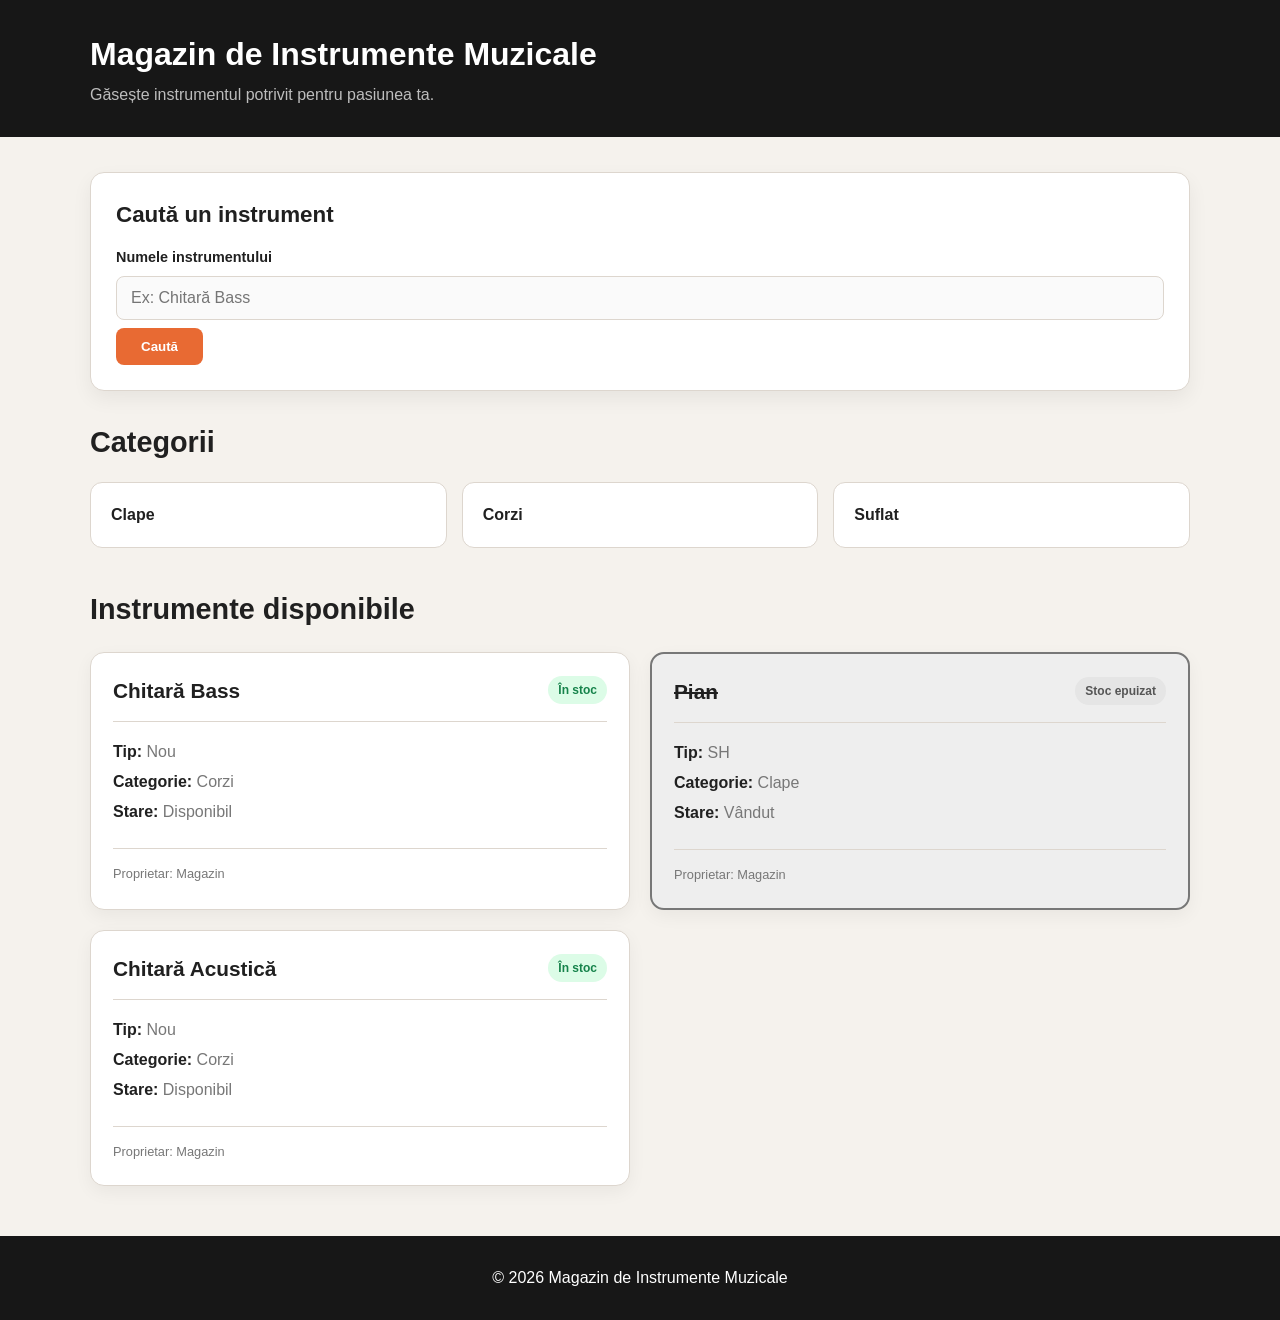
==== index.html @ 12cf75f3 "Stage_1" ====
<!DOCTYPE html>
<html lang="ro">
<head>
    <meta charset="UTF-8">
    <meta name="viewport" content="width=device-width, initial-scale=1.0">
    <title>Magazin Instrumente Muzicale</title>
    <link rel="stylesheet" href="style.css">
</head>

<body>

    <header class="header">
        <div class="container">
            <h1>Magazin de Instrumente Muzicale</h1>
            <p>Găsește instrumentul potrivit pentru pasiunea ta.</p>
        </div>
    </header>

    <main class="container">

        <section class="search-section">
            <h2>Caută un instrument</h2>

            <form class="search-form">
                <label for="search">Numele instrumentului</label>
                <input
                    type="text"
                    id="search"
                    name="search"
                    maxlength="100"
                    placeholder="Ex: Chitară Bass"
                >

                <button type="submit">Caută</button>
            </form>
        </section>

        <section class="categories">
            <h2>Categorii</h2>

            <ul class="category-list">
                <li>Clape</li>
                <li>Corzi</li>
                <li>Suflat</li>
            </ul>
        </section>

        <section class="instruments">
            <h2>Instrumente disponibile</h2>

            <div class="instrument-grid">

                <!-- Card 1 -->
                <article class="instrument-card">
                    <div class="card-header">
                        <h3>Chitară Bass</h3>
                        <span class="status active">În stoc</span>
                    </div>

                    <div class="card-content">
                        <p><strong>Tip:</strong> Nou</p>
                        <p><strong>Categorie:</strong> Corzi</p>
                        <p><strong>Stare:</strong> Disponibil</p>
                    </div>

                    <div class="card-footer">
                        <span class="owner">Proprietar: Magazin</span>
                    </div>
                </article>

                <!-- Card 2 -->
                <article class="instrument-card completed">
                    <div class="card-header">
                        <h3>Pian</h3>
                        <span class="status done">Stoc epuizat</span>
                    </div>

                    <div class="card-content">
                        <p><strong>Tip:</strong> SH</p>
                        <p><strong>Categorie:</strong> Clape</p>
                        <p><strong>Stare:</strong> Vândut</p>
                    </div>

                    <div class="card-footer">
                        <span class="owner">Proprietar: Magazin</span>
                    </div>
                </article>

                <!-- Card 3 -->
                <article class="instrument-card">
                    <div class="card-header">
                        <h3>Chitară Acustică</h3>
                        <span class="status active">În stoc</span>
                    </div>

                    <div class="card-content">
                        <p><strong>Tip:</strong> Nou</p>
                        <p><strong>Categorie:</strong> Corzi</p>
                        <p><strong>Stare:</strong> Disponibil</p>
                    </div>

                    <div class="card-footer">
                        <span class="owner">Proprietar: Magazin</span>
                    </div>
                </article>

            </div>
        </section>

    </main>

    <footer class="footer">
        <p>&copy; 2026 Magazin de Instrumente Muzicale</p>
    </footer>

</body>
</html>
---- style.css ----
* {
    box-sizing: border-box;
    margin: 0;
    padding: 0;
}

:root {
    --bg: #f5f2ed;
    --card: #ffffff;
    --dark: #171717;
    --text: #202020;
    --muted: #777;
    --orange: #e86a33;
    --orange-dark: #c84d1e;
    --border: #ddd6ce;
    --green: #16834b;
    --red: #b8322b;
    --focus: #ffc107;
}

body {
    font-family: Arial, Helvetica, sans-serif;
    background: var(--bg);
    color: var(--text);
    line-height: 1.5;
}

/* =========================
   CONTAINER
========================= */

.container {
    width: min(1100px, 90%);
    margin: 0 auto;
}

/* =========================
   HEADER
========================= */

.header {
    background: var(--dark);
    color: white;
    padding: 30px 0;
    margin-bottom: 35px;
}

.header h1 {
    font-size: 2rem;
    margin-bottom: 5px;
}

.header p {
    color: #bdbdbd;
}

/* =========================
   SEARCH
========================= */

.search-section {
    background: var(--card);
    border: 1px solid var(--border);
    border-radius: 14px;
    padding: 25px;
    margin-bottom: 30px;
    box-shadow: 0 8px 20px rgba(0, 0, 0, 0.06);
}

.search-section h2 {
    margin-bottom: 15px;
    font-size: 1.4rem;
}

.search-form {
    display: flex;
    flex-direction: column;
    gap: 8px;
}

.search-form label {
    font-weight: bold;
    font-size: 0.9rem;
}

.search-form input {
    width: 100%;
    padding: 12px 14px;

    border: 1px solid var(--border);
    border-radius: 8px;

    background: #fafafa;
    color: var(--text);

    font-size: 1rem;
}

.search-form button {
    width: fit-content;

    padding: 11px 25px;

    border: none;
    border-radius: 8px;

    background: var(--orange);
    color: white;

    font-weight: bold;
    cursor: pointer;

    transition: 0.2s;
}

.search-form button:hover {
    background: var(--orange-dark);
}

/* =========================
   CATEGORII
========================= */

.categories {
    margin-bottom: 40px;
}

.categories h2 {
    font-size: 1.8rem;
    margin-bottom: 18px;
}

.category-list {
    display: grid;
    grid-template-columns: repeat(3, 1fr);
    gap: 15px;

    list-style: none;
}

.category-list li {
    padding: 20px;

    background: var(--card);

    border: 1px solid var(--border);
    border-radius: 12px;

    font-weight: bold;

    transition: 0.2s;
}

.category-list li:hover {
    border-color: var(--orange);
    transform: translateY(-3px);
}

/* =========================
   INSTRUMENTE
========================= */

.instruments {
    margin-bottom: 50px;
}

.instruments h2 {
    font-size: 1.8rem;
    margin-bottom: 20px;
}

/* IMPORTANT:
   Două coloane pe desktop
*/

.instrument-grid {
    display: grid;

    grid-template-columns: repeat(2, 1fr);

    gap: 20px;
}

/* =========================
   CARD
========================= */

.instrument-card {
    background: var(--card);

    border: 1px solid var(--border);
    border-radius: 14px;

    padding: 22px;

    box-shadow:
        0 6px 18px rgba(0, 0, 0, 0.05);

    transition:
        transform 0.2s,
        box-shadow 0.2s;
}

.instrument-card:hover {
    transform: translateY(-4px);

    box-shadow:
        0 12px 25px rgba(0, 0, 0, 0.1);
}

/* =========================
   CARD HEADER
========================= */

.card-header {
    display: flex;

    justify-content: space-between;
    align-items: center;

    gap: 15px;

    padding-bottom: 15px;

    border-bottom: 1px solid var(--border);
}

.card-header h3 {
    font-size: 1.3rem;
}

/* =========================
   STATUS
========================= */

.status {
    padding: 5px 10px;

    border-radius: 20px;

    font-size: 0.75rem;
    font-weight: bold;

    white-space: nowrap;
}

.status.active {
    background: #dcfce7;
    color: var(--green);
}

.status.done {
    background: #e5e5e5;
    color: #555;
}

/* Card finalizat */

.instrument-card.completed {
    border: 2px solid #777;
    background: #eeeeee;
}

.instrument-card.completed h3 {
    text-decoration: line-through;
}

/* =========================
   CARD CONTENT
========================= */

.card-content {
    padding: 18px 0;
}

.card-content p {
    margin-bottom: 6px;

    color: var(--muted);
}

.card-content strong {
    color: var(--text);
}

/* =========================
   CARD FOOTER
========================= */

.card-footer {
    padding-top: 12px;

    border-top: 1px solid var(--border);
}

.owner {
    color: var(--muted);

    font-size: 0.8rem;
}

/* =========================
   FOCUS - TASTATURA
========================= */

input:focus,
button:focus {
    outline: 3px solid var(--focus);
    outline-offset: 3px;
}

/* =========================
   FOOTER
========================= */

.footer {
    background: var(--dark);

    color: white;

    text-align: center;

    padding: 30px;

    margin-top: 50px;
}

/* =========================
   DARK MODE
========================= */

@media (prefers-color-scheme: dark) {

    :root {
        --bg: #101010;
        --card: #1d1d1d;
        --text: #f2f2f2;
        --muted: #aaa;
        --border: #383838;
    }

    .search-form input {
        background: #292929;
        color: white;
    }

    .instrument-card.completed {
        background: #292929;
        border-color: #777;
    }

    .status.done {
        background: #3d3d3d;
        color: #ddd;
    }

    .category-list li {
        background: #1d1d1d;
    }
}

/* =========================
   RESPONSIVE
========================= */

@media (max-width: 699px) {

    .container {
        width: 92%;
    }

    /*
       S1-R6:
       Sub 700px -> o singură coloană
    */

    .instrument-grid {
        grid-template-columns: 1fr;
    }

    .category-list {
        grid-template-columns: 1fr;
    }

    .card-header {
        align-items: flex-start;
        flex-direction: column;
    }

    .header h1 {
        font-size: 1.6rem;
    }
}
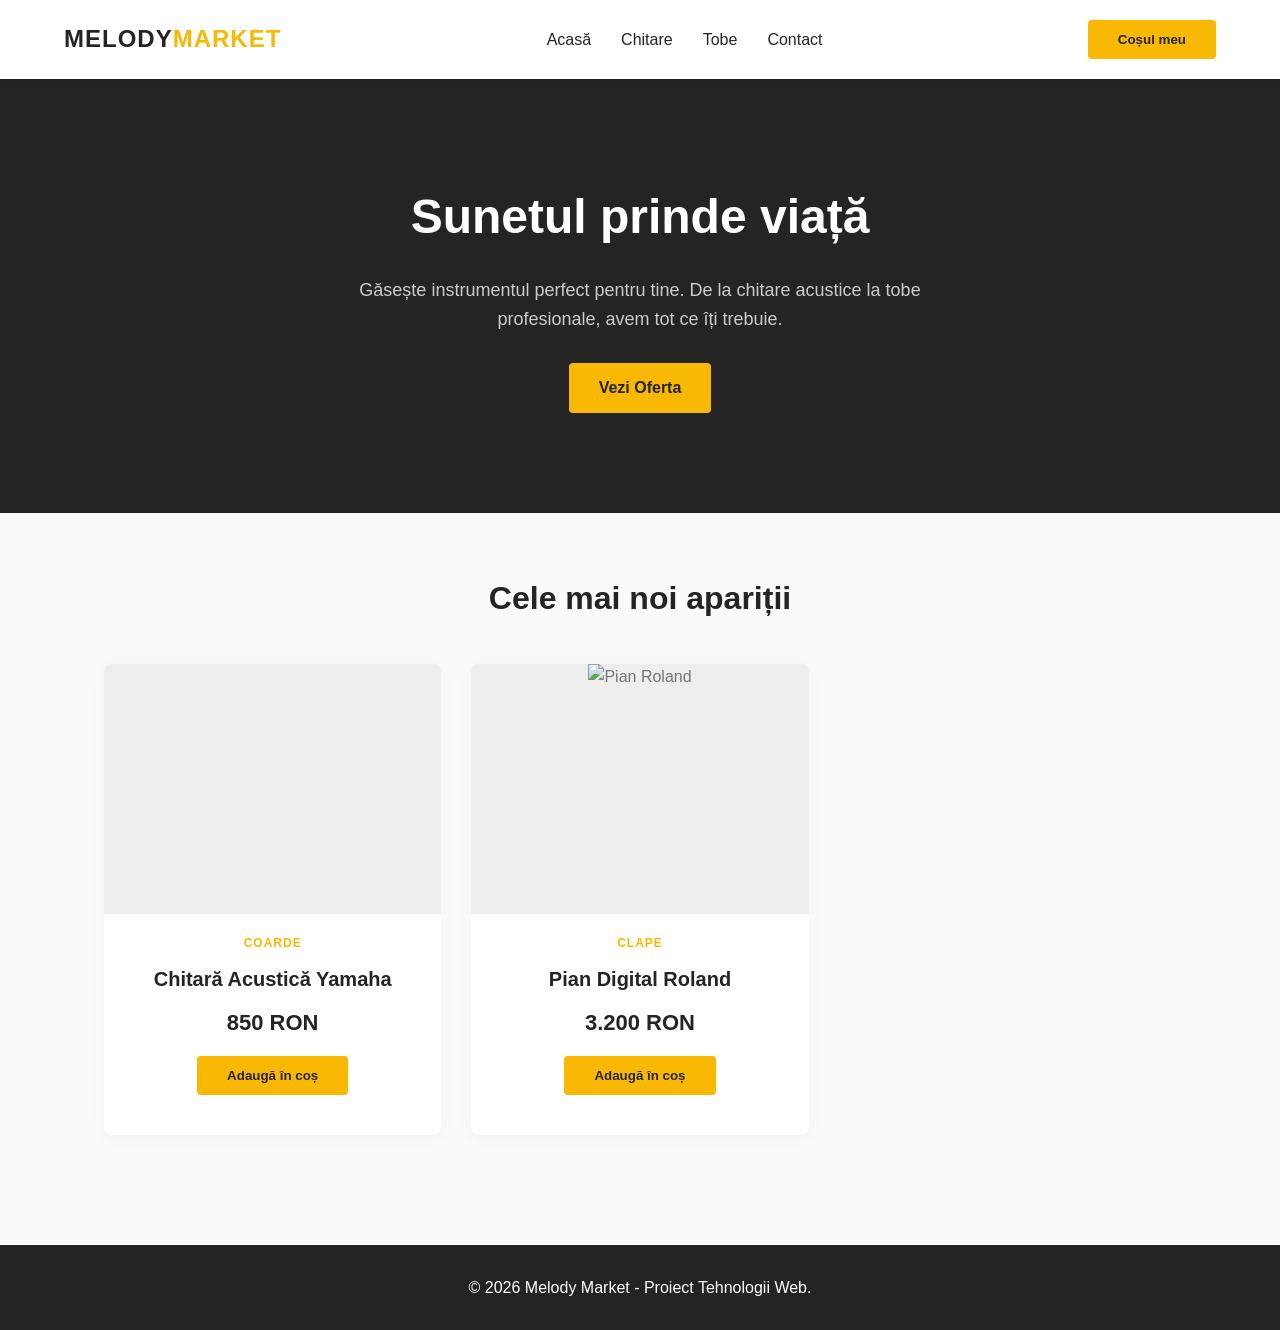
==== commit 284a3992: "Update etapa2" ====
--- a/index.html
+++ b/index.html
@@ -2,116 +2,63 @@
 <html lang="ro">
 <head>
     <meta charset="UTF-8">
-    <meta name="viewport" content="width=device-width, initial-scale=1.0">
-    <title>Magazin Instrumente Muzicale</title>
+    <title>Magazin Instrumente</title>
     <link rel="stylesheet" href="style.css">
+    <script src="script.js"></script>
 </head>
-
 <body>
 
-    <header class="header">
-        <div class="container">
-            <h1>Magazin de Instrumente Muzicale</h1>
-            <p>Găsește instrumentul potrivit pentru pasiunea ta.</p>
-        </div>
+    <header>
+        <div class="logo">Melody<span>Market</span></div>
+        <nav>
+            <ul>
+                <li><a href="#">Acasă</a></li>
+                <li><a href="#">Chitare</a></li>
+                <li><a href="#">Tobe</a></li>
+                <li><a href="#">Contact</a></li>
+            </ul>
+        </nav>
+        <button class="btn">Coșul meu</button>
     </header>
 
-    <main class="container">
+    <section class="hero">
+        <h1>Sunetul prinde viață</h1>
+        <p>Găsește instrumentul perfect pentru tine. De la chitare acustice la tobe profesionale, avem tot ce îți trebuie.</p>
+        <a href="#magazin" class="btn">Vezi Oferta</a>
+    </section>
 
-        <section class="search-section">
-            <h2>Caută un instrument</h2>
+    <section id="magazin" class="magazin-container">
+        <h2 class="sectiune-titlu">Cele mai noi apariții</h2>
+        
+        <div class="produse-grid">
+            
+            <div class="card-produs">
+                <div class="imagine-produs"></div>
+                <div class="detalii-produs">
+                    <span class="categorie-produs">Coarde</span>
+                    <h3 class="nume-produs">Chitară Acustică Yamaha</h3>
+                    <div class="pret-produs">850 RON</div>
+                    <button class="btn">Adaugă în coș</button>
+                </div>
+            </div>
 
-            <form class="search-form">
-                <label for="search">Numele instrumentului</label>
-                <input
-                    type="text"
-                    id="search"
-                    name="search"
-                    maxlength="100"
-                    placeholder="Ex: Chitară Bass"
-                >
+            <div class="card-produs">
+                <div class="imagine-produs"><img src="pian-roland.jpg" alt="Pian Roland"></div>
+                <div class="detalii-produs">
+                    <span class="categorie-produs">Clape</span>
+                    <h3 class="nume-produs">Pian Digital Roland</h3>
+                    <div class="pret-produs">3.200 RON</div>
+                    <button class="btn">Adaugă în coș</button>
+                </div>
+            </div>
 
-                <button type="submit">Caută</button>
-            </form>
-        </section>
+        </div>
+    </section>
 
-        <section class="categories">
-            <h2>Categorii</h2>
-
-            <ul class="category-list">
-                <li>Clape</li>
-                <li>Corzi</li>
-                <li>Suflat</li>
-            </ul>
-        </section>
-
-        <section class="instruments">
-            <h2>Instrumente disponibile</h2>
-
-            <div class="instrument-grid">
-
-                <!-- Card 1 -->
-                <article class="instrument-card">
-                    <div class="card-header">
-                        <h3>Chitară Bass</h3>
-                        <span class="status active">În stoc</span>
-                    </div>
-
-                    <div class="card-content">
-                        <p><strong>Tip:</strong> Nou</p>
-                        <p><strong>Categorie:</strong> Corzi</p>
-                        <p><strong>Stare:</strong> Disponibil</p>
-                    </div>
-
-                    <div class="card-footer">
-                        <span class="owner">Proprietar: Magazin</span>
-                    </div>
-                </article>
-
-                <!-- Card 2 -->
-                <article class="instrument-card completed">
-                    <div class="card-header">
-                        <h3>Pian</h3>
-                        <span class="status done">Stoc epuizat</span>
-                    </div>
-
-                    <div class="card-content">
-                        <p><strong>Tip:</strong> SH</p>
-                        <p><strong>Categorie:</strong> Clape</p>
-                        <p><strong>Stare:</strong> Vândut</p>
-                    </div>
-
-                    <div class="card-footer">
-                        <span class="owner">Proprietar: Magazin</span>
-                    </div>
-                </article>
-
-                <!-- Card 3 -->
-                <article class="instrument-card">
-                    <div class="card-header">
-                        <h3>Chitară Acustică</h3>
-                        <span class="status active">În stoc</span>
-                    </div>
-
-                    <div class="card-content">
-                        <p><strong>Tip:</strong> Nou</p>
-                        <p><strong>Categorie:</strong> Corzi</p>
-                        <p><strong>Stare:</strong> Disponibil</p>
-                    </div>
-
-                    <div class="card-footer">
-                        <span class="owner">Proprietar: Magazin</span>
-                    </div>
-                </article>
-
-            </div>
-        </section>
-
-    </main>
-
-    <footer class="footer">
-        <p>&copy; 2026 Magazin de Instrumente Muzicale</p>
+    <footer>
+        <p>&copy; 2026 Melody Market - Proiect Tehnologii Web.</p>
     </footer>
-
+    
+    <script src="script.js"></script>
 </body>
 </html>
--- a/style.css
+++ b/style.css
@@ -1,393 +1,179 @@
-* {
-    box-sizing: border-box;
-    margin: 0;
-    padding: 0;
+:root {
+  --accent-gold: #F8B803;
+  --text-dark: #242424;
+  --text-gray: #757575;
+  --bg-offwhite: #FAFAFA;
+  --white: #FFFFFF;
 }
 
-:root {
-    --bg: #f5f2ed;
-    --card: #ffffff;
-    --dark: #171717;
-    --text: #202020;
-    --muted: #777;
-    --orange: #e86a33;
-    --orange-dark: #c84d1e;
-    --border: #ddd6ce;
-    --green: #16834b;
-    --red: #b8322b;
-    --focus: #ffc107;
+* {
+  margin: 0;
+  padding: 0;
+  box-sizing: border-box;
+  font-family: 'Inter', 'Segoe UI', Roboto, Helvetica, Arial, sans-serif;
 }
 
 body {
-    font-family: Arial, Helvetica, sans-serif;
-    background: var(--bg);
-    color: var(--text);
-    line-height: 1.5;
+  background-color: var(--bg-offwhite);
+  color: var(--text-gray);
+  line-height: 1.6;
 }
 
-/* =========================
-   CONTAINER
-========================= */
-
-.container {
-    width: min(1100px, 90%);
-    margin: 0 auto;
+h1, h2, h3, h4 {
+  color: var(--text-dark);
+  font-weight: 700;
+  margin-bottom: 15px;
 }
 
-/* =========================
-   HEADER
-========================= */
-
-.header {
-    background: var(--dark);
-    color: white;
-    padding: 30px 0;
-    margin-bottom: 35px;
+header {
+  background-color: var(--white);
+  padding: 20px 5%;
+  display: flex;
+  justify-content: space-between;
+  align-items: center;
+  box-shadow: 0 2px 10px rgba(0,0,0,0.05);
+  position: sticky;
+  top: 0;
+  z-index: 100;
 }
 
-.header h1 {
-    font-size: 2rem;
-    margin-bottom: 5px;
+.logo {
+  font-size: 24px;
+  font-weight: 800;
+  color: var(--text-dark);
+  text-transform: uppercase;
+  letter-spacing: 1px;
 }
 
-.header p {
-    color: #bdbdbd;
+.logo span {
+  color: var(--accent-gold);
 }
 
-/* =========================
-   SEARCH
-========================= */
-
-.search-section {
-    background: var(--card);
-    border: 1px solid var(--border);
-    border-radius: 14px;
-    padding: 25px;
-    margin-bottom: 30px;
-    box-shadow: 0 8px 20px rgba(0, 0, 0, 0.06);
+nav ul {
+  list-style: none;
+  display: flex;
+  gap: 30px;
 }
 
-.search-section h2 {
-    margin-bottom: 15px;
-    font-size: 1.4rem;
+nav ul li a {
+  text-decoration: none;
+  color: var(--text-dark);
+  font-weight: 500;
+  transition: color 0.3s;
 }
 
-.search-form {
-    display: flex;
-    flex-direction: column;
-    gap: 8px;
+nav ul li a:hover {
+  color: var(--accent-gold);
 }
 
-.search-form label {
-    font-weight: bold;
-    font-size: 0.9rem;
+.hero {
+  background-color: var(--text-dark);
+  color: var(--white);
+  padding: 100px 5%;
+  text-align: center;
 }
 
-.search-form input {
-    width: 100%;
-    padding: 12px 14px;
-
-    border: 1px solid var(--border);
-    border-radius: 8px;
-
-    background: #fafafa;
-    color: var(--text);
-
-    font-size: 1rem;
+.hero h1 {
+  color: var(--white);
+  font-size: 48px;
+  margin-bottom: 20px;
 }
 
-.search-form button {
-    width: fit-content;
-
-    padding: 11px 25px;
-
-    border: none;
-    border-radius: 8px;
-
-    background: var(--orange);
-    color: white;
-
-    font-weight: bold;
-    cursor: pointer;
-
-    transition: 0.2s;
+.hero p {
+  font-size: 18px;
+  color: #ccc;
+  max-width: 600px;
+  margin: 0 auto 30px auto;
 }
 
-.search-form button:hover {
-    background: var(--orange-dark);
+.btn {
+  display: inline-block;
+  background-color: var(--accent-gold);
+  color: var(--text-dark);
+  padding: 12px 30px;
+  text-decoration: none;
+  font-weight: 700;
+  border: none;
+  border-radius: 4px;
+  cursor: pointer;
+  transition: all 0.3s ease;
 }
 
-/* =========================
-   CATEGORII
-========================= */
-
-.categories {
-    margin-bottom: 40px;
+.btn:hover {
+  background-color: #dfa400;
+  transform: translateY(-2px);
 }
 
-.categories h2 {
-    font-size: 1.8rem;
-    margin-bottom: 18px;
+.magazin-container {
+  padding: 60px 5%;
+  max-width: 1200px;
+  margin: 0 auto;
 }
 
-.category-list {
-    display: grid;
-    grid-template-columns: repeat(3, 1fr);
-    gap: 15px;
-
-    list-style: none;
+.sectiune-titlu {
+  text-align: center;
+  font-size: 32px;
+  margin-bottom: 40px;
 }
 
-.category-list li {
-    padding: 20px;
-
-    background: var(--card);
-
-    border: 1px solid var(--border);
-    border-radius: 12px;
-
-    font-weight: bold;
-
-    transition: 0.2s;
+.produse-grid {
+  display: grid;
+  grid-template-columns: repeat(auto-fill, minmax(280px, 1fr));
+  gap: 30px;
 }
 
-.category-list li:hover {
-    border-color: var(--orange);
-    transform: translateY(-3px);
+.card-produs {
+  background-color: var(--white);
+  border-radius: 8px;
+  overflow: hidden;
+  box-shadow: 0 4px 15px rgba(0, 0, 0, 0.04);
+  transition: transform 0.3s, box-shadow 0.3s;
+  text-align: center;
+  padding-bottom: 20px;
 }
 
-/* =========================
-   INSTRUMENTE
-========================= */
-
-.instruments {
-    margin-bottom: 50px;
+.card-produs:hover {
+  transform: translateY(-5px);
+  box-shadow: 0 8px 25px rgba(0, 0, 0, 0.1);
 }
 
-.instruments h2 {
-    font-size: 1.8rem;
-    margin-bottom: 20px;
+.imagine-produs {
+  width: 100%;
+  height: 250px;
+  background-color: #eee;
+  object-fit: cover;
 }
 
-/* IMPORTANT:
-   Două coloane pe desktop
-*/
-
-.instrument-grid {
-    display: grid;
-
-    grid-template-columns: repeat(2, 1fr);
-
-    gap: 20px;
+.detalii-produs {
+  padding: 20px;
 }
 
-/* =========================
-   CARD
-========================= */
-
-.instrument-card {
-    background: var(--card);
-
-    border: 1px solid var(--border);
-    border-radius: 14px;
-
-    padding: 22px;
-
-    box-shadow:
-        0 6px 18px rgba(0, 0, 0, 0.05);
-
-    transition:
-        transform 0.2s,
-        box-shadow 0.2s;
+.categorie-produs {
+  font-size: 12px;
+  text-transform: uppercase;
+  color: var(--accent-gold);
+  font-weight: 700;
+  letter-spacing: 1px;
+  margin-bottom: 10px;
+  display: block;
 }
 
-.instrument-card:hover {
-    transform: translateY(-4px);
-
-    box-shadow:
-        0 12px 25px rgba(0, 0, 0, 0.1);
+.nume-produs {
+  font-size: 20px;
+  margin-bottom: 10px;
 }
 
-/* =========================
-   CARD HEADER
-========================= */
-
-.card-header {
-    display: flex;
-
-    justify-content: space-between;
-    align-items: center;
-
-    gap: 15px;
-
-    padding-bottom: 15px;
-
-    border-bottom: 1px solid var(--border);
+.pret-produs {
+  font-size: 22px;
+  font-weight: 700;
+  color: var(--text-dark);
+  margin-bottom: 15px;
 }
 
-.card-header h3 {
-    font-size: 1.3rem;
-}
-
-/* =========================
-   STATUS
-========================= */
-
-.status {
-    padding: 5px 10px;
-
-    border-radius: 20px;
-
-    font-size: 0.75rem;
-    font-weight: bold;
-
-    white-space: nowrap;
-}
-
-.status.active {
-    background: #dcfce7;
-    color: var(--green);
-}
-
-.status.done {
-    background: #e5e5e5;
-    color: #555;
-}
-
-/* Card finalizat */
-
-.instrument-card.completed {
-    border: 2px solid #777;
-    background: #eeeeee;
-}
-
-.instrument-card.completed h3 {
-    text-decoration: line-through;
-}
-
-/* =========================
-   CARD CONTENT
-========================= */
-
-.card-content {
-    padding: 18px 0;
-}
-
-.card-content p {
-    margin-bottom: 6px;
-
-    color: var(--muted);
-}
-
-.card-content strong {
-    color: var(--text);
-}
-
-/* =========================
-   CARD FOOTER
-========================= */
-
-.card-footer {
-    padding-top: 12px;
-
-    border-top: 1px solid var(--border);
-}
-
-.owner {
-    color: var(--muted);
-
-    font-size: 0.8rem;
-}
-
-/* =========================
-   FOCUS - TASTATURA
-========================= */
-
-input:focus,
-button:focus {
-    outline: 3px solid var(--focus);
-    outline-offset: 3px;
-}
-
-/* =========================
-   FOOTER
-========================= */
-
-.footer {
-    background: var(--dark);
-
-    color: white;
-
-    text-align: center;
-
-    padding: 30px;
-
-    margin-top: 50px;
-}
-
-/* =========================
-   DARK MODE
-========================= */
-
-@media (prefers-color-scheme: dark) {
-
-    :root {
-        --bg: #101010;
-        --card: #1d1d1d;
-        --text: #f2f2f2;
-        --muted: #aaa;
-        --border: #383838;
-    }
-
-    .search-form input {
-        background: #292929;
-        color: white;
-    }
-
-    .instrument-card.completed {
-        background: #292929;
-        border-color: #777;
-    }
-
-    .status.done {
-        background: #3d3d3d;
-        color: #ddd;
-    }
-
-    .category-list li {
-        background: #1d1d1d;
-    }
-}
-
-/* =========================
-   RESPONSIVE
-========================= */
-
-@media (max-width: 699px) {
-
-    .container {
-        width: 92%;
-    }
-
-    /*
-       S1-R6:
-       Sub 700px -> o singură coloană
-    */
-
-    .instrument-grid {
-        grid-template-columns: 1fr;
-    }
-
-    .category-list {
-        grid-template-columns: 1fr;
-    }
-
-    .card-header {
-        align-items: flex-start;
-        flex-direction: column;
-    }
-
-    .header h1 {
-        font-size: 1.6rem;
-    }
-}
+footer {
+  background-color: var(--text-dark);
+  color: var(--white);
+  text-align: center;
+  padding: 30px 20px;
+  margin-top: 50px;
+}
